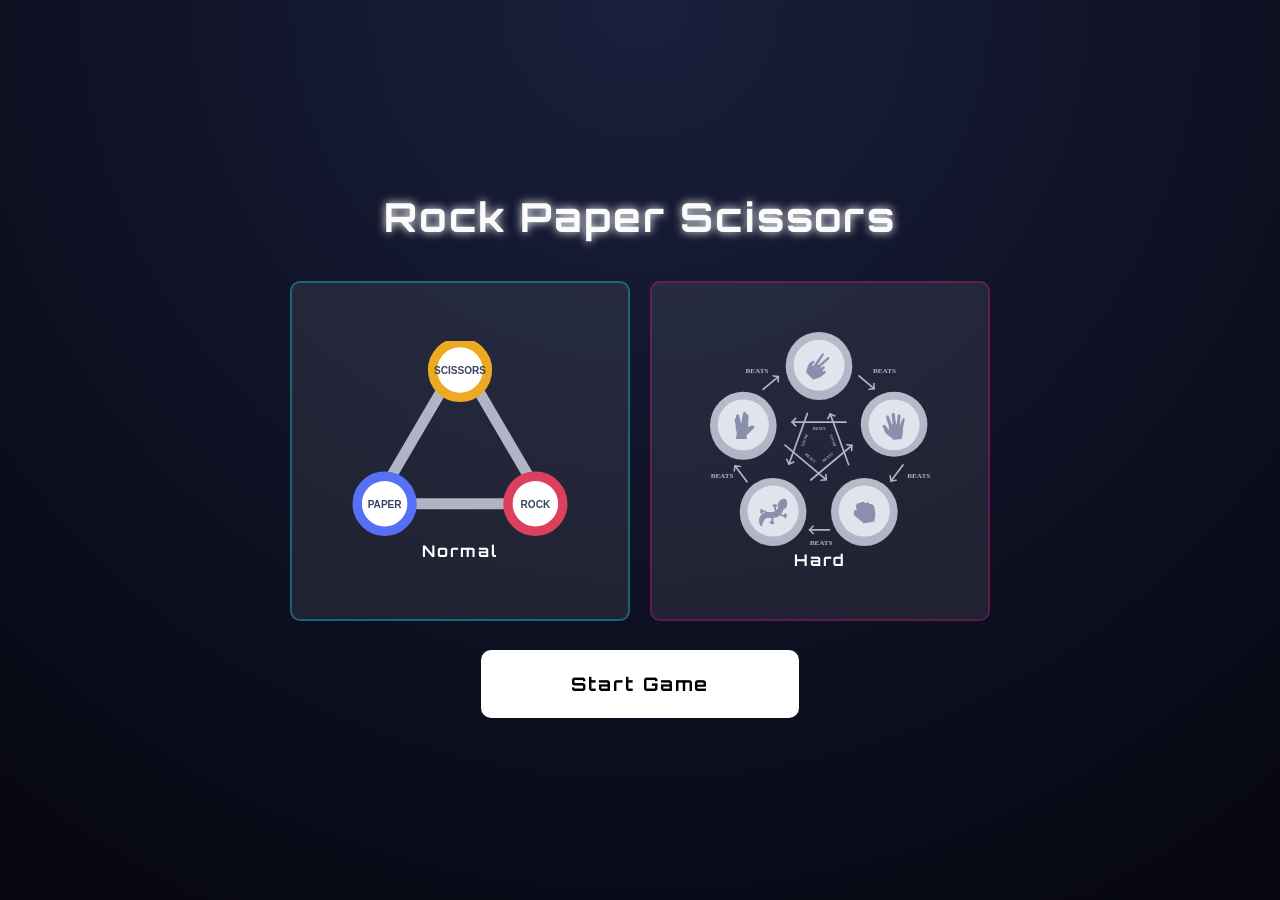
==== src/web/index.html @ 2a7f0b00 "Add files via upload" ====
<!DOCTYPE html>
<html lang="en">
<head>
  <meta charset="UTF-8">
  <meta name="viewport" content="width=device-width, initial-scale=1.0">
  <link rel="preconnect" href="https://fonts.googleapis.com">
  <link rel="preconnect" href="https://fonts.gstatic.com" crossorigin>
  <link href="https://fonts.googleapis.com/css2?family=Barlow+Semi+Condensed:wght@600;700&display=swap" rel="stylesheet">
  <link rel="icon" type="image/png" sizes="32x32" href="../../public/favicon-32x32.png">
  <link rel="stylesheet" href="../css/style.css">
  <link rel="preconnect" href="https://fonts.googleapis.com">
<link rel="preconnect" href="https://fonts.gstatic.com" crossorigin>

  <link rel="stylesheet" href="https://fonts.googleapis.com/css2?family=Orbitron:wght@500;700&display=swap">
<link href="https://fonts.googleapis.com/css2?family=Barlow+Semi+Condensed:ital,wght@0,100;0,200;0,300;0,400;0,500;0,600;0,700;0,800;0,900;1,100;1,200;1,300;1,400;1,500;1,600;1,700;1,800;1,900&display=swap" rel="stylesheet">

  <title>Frontend Mentor | Rock, Paper, Scissors</title>
  <style>
    .attribution { font-size: 11px; text-align: center; }
    .attribution a { color: hsl(228, 45%, 44%); }
  </style>
</head>
<body>
  <section>
    <header>
      <h1>Rock Paper Scissors</h1>
    </header>

    <div id="normal" class="normalMode">
        <picture>
          <img src="../../public/image-rules.svg" alt="rules">
        </picture>
      <p>Normal</p>
    </div>

    <div id="hard" class="hardMode">
      
        <picture>
          <img src="../../public/image-rules-bonus.svg" alt="rules">
        </picture>
  
      <p>Hard</p>
    </div>

    <div class="button">
      <a href="" id="link">
        <button id="start">
        <span></span>
        <span></span>
        <span></span>
        <span></span>
        <p>Start Game</p>

        </button>
      </a>
    </div>
  </section>
  
  <script src="../script/script.js"></script>
</body>
</html>
---- src/css/style.css ----
*{
    margin: 0;
    padding: 0;
    box-sizing: border-box;
    color:rgb(251, 251, 251);
    letter-spacing: 2px;
     font-family: 'Orbitron', sans-serif;
   
}

body {
    font-family: 'Arial', sans-serif;
    background: SL(214, 47%, 23%);
    background: radial-gradient(circle at top, #1a1f3c, #05060f);
    background-position: fixed;
    display: flex;
    flex-direction: column;
    justify-content: center;
    align-items: center;
    height: 100vh;
    padding: 20px;
}

section{
    width: min(700px, 90%);
    display: grid;
    place-items: center;
    justify-content: space-between;
    grid-template-columns: repeat(2, 1fr);
    height: auto;
    gap: 20px;
    position: relative;
}

header{
    grid-column: span 2 / span 2;
    text-align: center;
    width: 100%;
    border-radius: 20px;
    height: auto;
    box-sizing: border-box;
    position: relative;
    color: white;
    position: relative;
    overflow:hidden ;
    min-width: 300px;
    padding: 10px;
    text-shadow: 0 0 10px white;
    animation: floating 1s ease-in-out infinite alternate;
} 


@keyframes floating{
    
    from{
        
        transform: translateY(0);

    } to {
        transform: translateY(10px);
    }
}

h1{
    font-size: clamp(2.5vw, 40px, 60px);
}

.button {
    grid-column: span 2 / span 2;
}

.normalMode, .hardMode{
    position: relative;
    border-radius: 10px;
    display: flex;
    flex-direction: column;
    align-items: center;
    justify-content: center;
    font-weight: 700;
    overflow: hidden;
    padding: 60px;
    width:95%;
    height: 95%;
    transition: transform 0.3s ease-in-out;
    min-width: 200px;
    box-shadow: 0px 0px 30px rgba(9, 7, 28, 1);
    background-color: rgb(193, 193, 193, 0.1);
}

.normalMode{
    box-shadow: inset 0 0 0 2px rgba(0, 255, 255, 0.3);
}
.hardMode{
    box-shadow: inset 0 0 0 2px rgba(255, 0, 150, 0.3);
}
.normalMode p, .hardMode p{ 
    color: rgb(255, 255, 255);
}
.normalMode::before, .hardMode::before{
    content: "";
    position: absolute;
    top: 0;
    left: -100%;
    width: 100%;
    height: 100%;
    background: linear-gradient(90deg, transparent, rgba(255, 255, 255, 0.1), transparent);
    transition: left 0.5s ease-in-out;
}

.normalMode:hover::before, .hardMode:hover::before{
    transition: left 0.5s;
    left: 50%;  /* Move it to the right */
}


.normalMode:hover, .hardMode:hover{
    transform: scale(1.1);
    transition: transform 0.3s ease-in-out;
    background-color: rgb(108, 108, 108, 0.2);
    
}
.normalMode.active {
    transform: scale(1.1);
    transition: transform 0.3s ease-in-out;
    color: rgb(255, 255, 255);
    border: 3px solid hsl(194, 100%, 50%);
    box-shadow: 0 0 25px rgb(0, 204, 255);
}

.hardMode.active{
    transform: scale(1.1);
    transition: transform 0.3s ease-in-out;
    color: rgb(255, 255, 255);
    border: 3px solid hsl(317, 100%, 49%);
    box-shadow: 0 0 25px rgb(255, 1, 174);
}

img{
    width: 100%;
    height: 90%;

}



.normalMode:hover img,
.hardMode:hover img {
    animation: tilt 0.5s ease-in-out;
}


@keyframes tilt {
    0% { transform: rotate(0deg); }
    20% { transform: rotate(10deg); }
    40% { transform: rotate(-10deg); }
    60% { transform: rotate(5deg); }
    80% { transform: rotate(-5deg); }
    100% { transform: rotate(0deg); }
}



picture{
    height: auto;
}

button{
    border: none;
    border-radius: 10px;
    padding: 25px 90px;
    font-weight: 700;
    cursor: pointer;
    position: relative;
    background-color: rgb(255, 255, 255);
    color: rgb(0, 0, 0);
    inset: 1;
    transition:0.3s ease-in-out;
    position: relative;
    overflow: hidden;
}


span{
    position: absolute;
    display: block;
    background-color: rgb(48, 1, 218);
}






button:hover{
    transform: translateY(-10px);
    
}



button p {
    color: black;
    position: relative;
    z-index: 1;
    letter-spacing: 2px;
    font-size: 1.4em;
}



/* Responsive improvements */
body {
  min-height: 100svh;
  height: auto;
  overflow-x: hidden;
}

section {
  width: min(700px, 100%);
}

.normalMode,
.hardMode {
  min-width: 0;
  width: 100%;
  padding: clamp(24px, 5vw, 60px);
  cursor: pointer;
}

.normalMode img,
.hardMode img {
  height: auto;
  max-height: 230px;
  object-fit: contain;
}

button {
  width: min(100%, 320px);
  padding: 22px clamp(30px, 8vw, 90px);
}

@media (max-width: 650px) {
  body {
    justify-content: flex-start;
    padding: 24px 16px;
  }

  section {
    grid-template-columns: 1fr;
    gap: 16px;
  }

  header,
  .button {
    grid-column: 1;
  }

  header {
    min-width: 0;
    margin-bottom: 8px;
  }

  h1 {
    font-size: clamp(1.8rem, 9vw, 2.8rem);
  }

  .normalMode,
  .hardMode {
    max-width: 430px;
    padding: 24px;
  }

  .normalMode:hover,
  .hardMode:hover,
  .normalMode.active,
  .hardMode.active {
    transform: scale(1.02);
  }

  .button {
    width: 100%;
    display: flex;
    justify-content: center;
    margin-top: 8px;
  }

  button:hover {
    transform: translateY(-4px);
  }
}

@media (max-width: 380px) {
  body { padding-inline: 12px; }
  .normalMode, .hardMode { padding: 18px; }
  button { padding: 18px 24px; }
  button p { font-size: 1rem; }
}
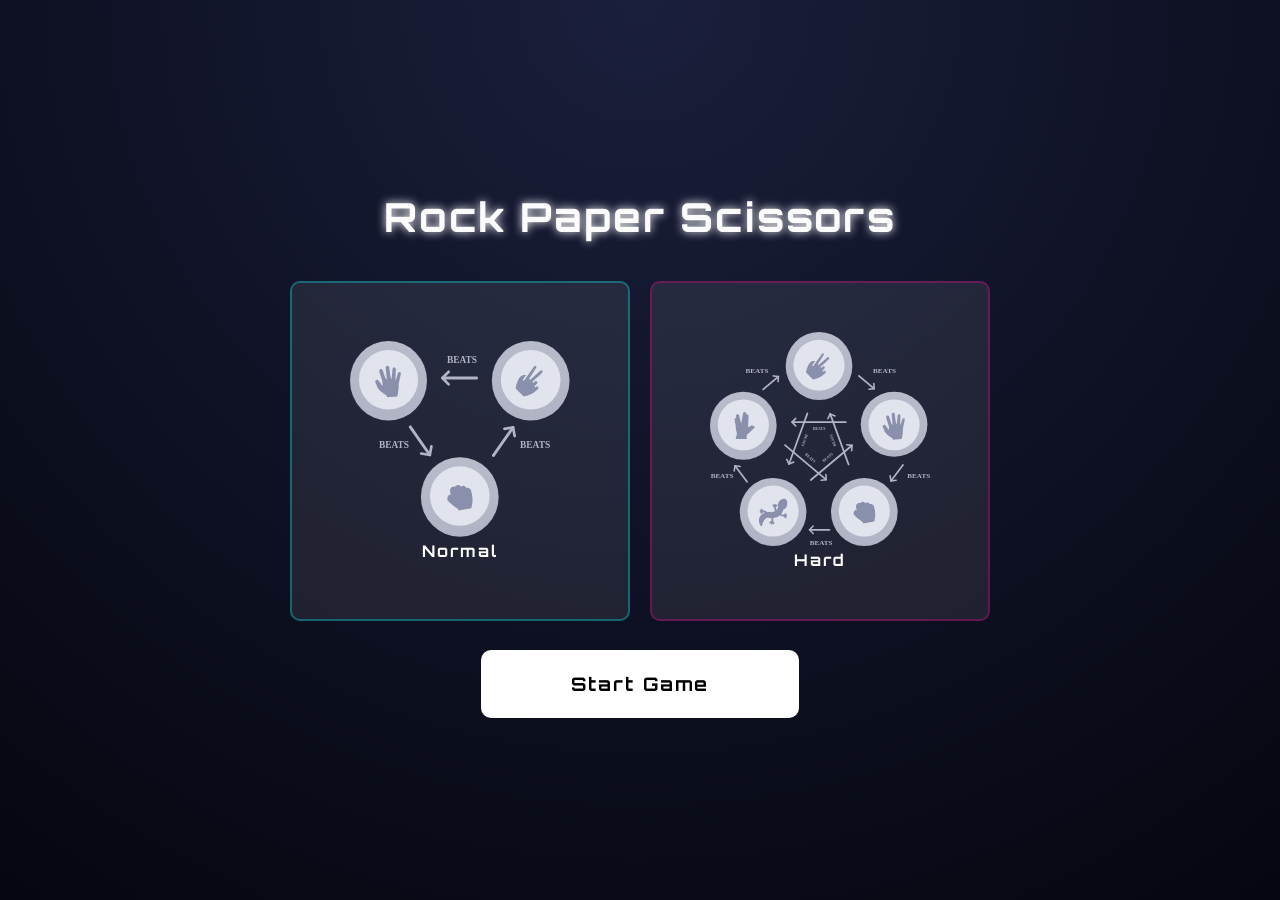
==== commit e47ab28e: "Add files via upload" ====
--- a/src/web/index.html
+++ b/src/web/index.html
@@ -6,7 +6,6 @@
   <link rel="preconnect" href="https://fonts.googleapis.com">
   <link rel="preconnect" href="https://fonts.gstatic.com" crossorigin>
   <link href="https://fonts.googleapis.com/css2?family=Barlow+Semi+Condensed:wght@600;700&display=swap" rel="stylesheet">
-  <link rel="icon" type="image/png" sizes="32x32" href="../../public/favicon-32x32.png">
   <link rel="stylesheet" href="../css/style.css">
   <link rel="preconnect" href="https://fonts.googleapis.com">
 <link rel="preconnect" href="https://fonts.gstatic.com" crossorigin>
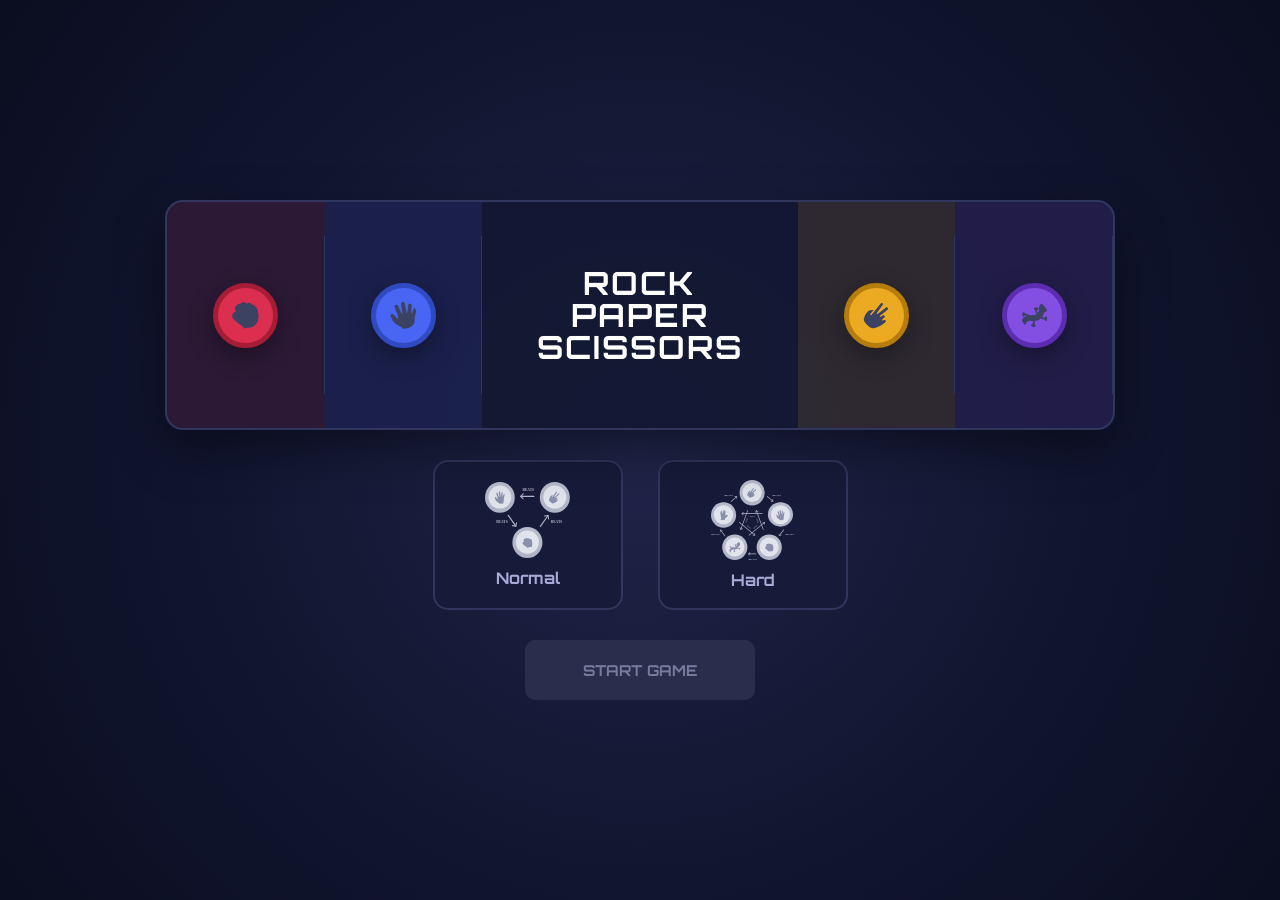
==== commit 20a4b2db: "Add files via upload" ====
--- a/src/web/index.html
+++ b/src/web/index.html
@@ -3,58 +3,88 @@
 <head>
   <meta charset="UTF-8">
   <meta name="viewport" content="width=device-width, initial-scale=1.0">
+
+  <link rel="stylesheet" href="../css/style.css">
+
   <link rel="preconnect" href="https://fonts.googleapis.com">
   <link rel="preconnect" href="https://fonts.gstatic.com" crossorigin>
-  <link href="https://fonts.googleapis.com/css2?family=Barlow+Semi+Condensed:wght@600;700&display=swap" rel="stylesheet">
-  <link rel="stylesheet" href="../css/style.css">
-  <link rel="preconnect" href="https://fonts.googleapis.com">
-<link rel="preconnect" href="https://fonts.gstatic.com" crossorigin>
 
-  <link rel="stylesheet" href="https://fonts.googleapis.com/css2?family=Orbitron:wght@500;700&display=swap">
-<link href="https://fonts.googleapis.com/css2?family=Barlow+Semi+Condensed:ital,wght@0,100;0,200;0,300;0,400;0,500;0,600;0,700;0,800;0,900;1,100;1,200;1,300;1,400;1,500;1,600;1,700;1,800;1,900&display=swap" rel="stylesheet">
+  <link href="https://fonts.googleapis.com/css2?family=Orbitron:wght@500;700&display=swap" rel="stylesheet">
 
-  <title>Frontend Mentor | Rock, Paper, Scissors</title>
-  <style>
-    .attribution { font-size: 11px; text-align: center; }
-    .attribution a { color: hsl(228, 45%, 44%); }
-  </style>
+  <title>Rock Paper Scissors</title>
 </head>
+
 <body>
+
   <section>
-    <header>
-      <h1>Rock Paper Scissors</h1>
-    </header>
 
-    <div id="normal" class="normalMode">
-        <picture>
-          <img src="../../public/image-rules.svg" alt="rules">
-        </picture>
-      <p>Normal</p>
+    <div class="banner">
+
+      <div class="banner-item rock">
+        <img src="../../public/icon-rock.svg" alt="Rock">
+      </div>
+
+      <div class="banner-item paper">
+        <img src="../../public/icon-paper.svg" alt="Paper">
+      </div>
+
+      <div class="banner-title">
+        <h1>ROCK</h1>
+        <h1>PAPER</h1>
+        <h1>SCISSORS</h1>
+      </div>
+
+      <div class="banner-item scissors">
+        <img src="../../public/icon-scissors.svg" alt="Scissors">
+      </div>
+
+      <div class="banner-item lizard">
+        <img src="../../public/icon-lizard.svg" alt="Lizard">
+      </div>
+
     </div>
 
-    <div id="hard" class="hardMode">
-      
-        <picture>
-          <img src="../../public/image-rules-bonus.svg" alt="rules">
-        </picture>
-  
-      <p>Hard</p>
+
+    <div class="mode-selection">
+
+      <div id="normal" class="mode normalMode">
+
+        <img src="../../public/image-rules.svg" alt="Normal">
+
+        <p>Normal</p>
+
+      </div>
+
+
+      <div id="hard" class="mode hardMode">
+
+        <img src="../../public/image-rules-bonus.svg" alt="Hard">
+
+        <p>Hard</p>
+
+      </div>
+
     </div>
 
+
     <div class="button">
+
       <a href="" id="link">
-        <button id="start">
-        <span></span>
-        <span></span>
-        <span></span>
-        <span></span>
-        <p>Start Game</p>
+
+        <button id="start" disabled>
+
+          <p>START GAME</p>
 
         </button>
+
       </a>
+
     </div>
+
   </section>
-  
+
+
   <script src="../script/script.js"></script>
+
 </body>
 </html>
--- a/src/css/style.css
+++ b/src/css/style.css
@@ -1,297 +1,448 @@
-*{
-    margin: 0;
-    padding: 0;
-    box-sizing: border-box;
-    color:rgb(251, 251, 251);
-    letter-spacing: 2px;
-     font-family: 'Orbitron', sans-serif;
-   
+* {
+  box-sizing: border-box;
+  margin: 0;
+  padding: 0;
 }
 
 body {
-    font-family: 'Arial', sans-serif;
-    background: SL(214, 47%, 23%);
-    background: radial-gradient(circle at top, #1a1f3c, #05060f);
-    background-position: fixed;
-    display: flex;
-    flex-direction: column;
-    justify-content: center;
-    align-items: center;
-    height: 100vh;
-    padding: 20px;
-}
-
-section{
-    width: min(700px, 90%);
-    display: grid;
-    place-items: center;
-    justify-content: space-between;
-    grid-template-columns: repeat(2, 1fr);
-    height: auto;
-    gap: 20px;
-    position: relative;
-}
-
-header{
-    grid-column: span 2 / span 2;
-    text-align: center;
-    width: 100%;
-    border-radius: 20px;
-    height: auto;
-    box-sizing: border-box;
-    position: relative;
-    color: white;
-    position: relative;
-    overflow:hidden ;
-    min-width: 300px;
-    padding: 10px;
-    text-shadow: 0 0 10px white;
-    animation: floating 1s ease-in-out infinite alternate;
-} 
-
-
-@keyframes floating{
-    
-    from{
-        
-        transform: translateY(0);
-
-    } to {
-        transform: translateY(10px);
-    }
-}
-
-h1{
-    font-size: clamp(2.5vw, 40px, 60px);
-}
+  min-height: 100vh;
+
+  background:
+    radial-gradient(
+      circle at center,
+      #20254a 0%,
+      #11152f 55%,
+      #0b0e20 100%
+    );
+
+  font-family: 'Orbitron', sans-serif;
+
+  display: flex;
+  justify-content: center;
+  align-items: center;
+
+  color: white;
+}
+
+section {
+  width: 950px;
+  max-width: 95%;
+
+  display: flex;
+  flex-direction: column;
+  align-items: center;
+}
+
+
+/* =========================
+   BANNER
+========================= */
+
+.banner {
+  width: 100%;
+  height: 230px;
+
+  border: 2px solid #30365e;
+  border-radius: 18px;
+
+  background: rgba(20, 24, 51, 0.95);
+
+  display: grid;
+
+  grid-template-columns:
+    1fr
+    1fr
+    2fr
+    1fr
+    1fr;
+
+  align-items: center;
+
+  overflow: hidden;
+
+  box-shadow:
+    0 20px 50px rgba(0, 0, 0, 0.4);
+
+  position: relative;
+}
+
+
+/* =========================
+   BANNER SECTIONS
+========================= */
+
+.banner-item {
+  height: 100%;
+
+  display: flex;
+  justify-content: center;
+  align-items: center;
+
+  position: relative;
+}
+
+.banner-item::after {
+  content: '';
+
+  position: absolute;
+
+  right: 0;
+  top: 15%;
+
+  height: 70%;
+
+  width: 1px;
+
+  background: #30365e;
+}
+
+
+/* =========================
+   ICON
+========================= */
+
+.banner-item img {
+  width: 65px;
+  height: 65px;
+
+  position: relative;
+  z-index: 2;
+
+  filter:
+    drop-shadow(
+      0 8px 12px rgba(0, 0, 0, 0.35)
+    );
+}
+
+
+/* =========================
+   ICON COLORS
+========================= */
+
+.banner-item.rock {
+  background: rgba(220, 46, 78, 0.12);
+}
+
+.banner-item.rock img {
+  background: #dc2e4e;
+
+  padding: 14px;
+
+  border-radius: 50%;
+
+  border: 5px solid #a51d36;
+}
+
+
+.banner-item.paper {
+  background: rgba(72, 101, 244, 0.12);
+}
+
+.banner-item.paper img {
+  background: #4865f4;
+
+  padding: 14px;
+
+  border-radius: 50%;
+
+  border: 5px solid #304bc2;
+}
+
+
+.banner-item.scissors {
+  background: rgba(236, 169, 34, 0.12);
+}
+
+.banner-item.scissors img {
+  background: #eca922;
+
+  padding: 14px;
+
+  border-radius: 50%;
+
+  border: 5px solid #b77d0c;
+}
+
+
+.banner-item.lizard {
+  background: rgba(131, 79, 227, 0.12);
+}
+
+.banner-item.lizard img {
+  background: #834fe3;
+
+  padding: 14px;
+
+  border-radius: 50%;
+
+  border: 5px solid #5c2db1;
+}
+
+
+/* =========================
+   TITLE
+========================= */
+
+.banner-title {
+  height: 100%;
+
+  display: flex;
+  flex-direction: column;
+
+  justify-content: center;
+  align-items: center;
+
+  text-align: center;
+
+  position: relative;
+
+  z-index: 5;
+}
+
+.banner-title h1 {
+  color: white;
+
+  font-size: 32px;
+
+  line-height: 1;
+
+  letter-spacing: 2px;
+
+  font-weight: 700;
+}
+
+
+/* =========================
+   MODE SELECTION
+========================= */
+
+.mode-selection {
+  display: flex;
+
+  justify-content: center;
+  align-items: center;
+
+  gap: 35px;
+
+  margin-top: 30px;
+}
+
+
+/* =========================
+   MODE BOX
+========================= */
+
+.mode {
+  width: 190px;
+  height: 150px;
+
+  border-radius: 15px;
+
+  background: #171b3a;
+
+  border: 2px solid #30365e;
+
+  display: flex;
+
+  flex-direction: column;
+
+  justify-content: center;
+  align-items: center;
+
+  cursor: pointer;
+
+  transition: 0.2s;
+}
+
+.mode img {
+  width: 85px;
+  max-height: 80px;
+
+  object-fit: contain;
+}
+
+.mode p {
+  margin-top: 10px;
+
+  color: #aaa9d8;
+
+  font-size: 16px;
+
+  font-weight: 700;
+}
+
+
+/* =========================
+   MODE HOVER
+========================= */
+
+.mode:hover {
+  transform: translateY(-5px);
+
+  border-color: #746cff;
+
+  box-shadow:
+    0 10px 25px rgba(116, 108, 255, 0.2);
+}
+
+
+/* =========================
+   SELECTED MODE
+========================= */
+
+.mode.active {
+  border-color: #746cff;
+
+  background: #20264a;
+
+  box-shadow:
+    0 0 25px rgba(116, 108, 255, 0.35);
+
+  transform: translateY(-5px);
+}
+
+.mode.active p {
+  color: white;
+}
+
+
+/* =========================
+   START BUTTON
+========================= */
 
 .button {
-    grid-column: span 2 / span 2;
-}
-
-.normalMode, .hardMode{
-    position: relative;
-    border-radius: 10px;
-    display: flex;
-    flex-direction: column;
-    align-items: center;
-    justify-content: center;
-    font-weight: 700;
-    overflow: hidden;
-    padding: 60px;
-    width:95%;
-    height: 95%;
-    transition: transform 0.3s ease-in-out;
-    min-width: 200px;
-    box-shadow: 0px 0px 30px rgba(9, 7, 28, 1);
-    background-color: rgb(193, 193, 193, 0.1);
-}
-
-.normalMode{
-    box-shadow: inset 0 0 0 2px rgba(0, 255, 255, 0.3);
-}
-.hardMode{
-    box-shadow: inset 0 0 0 2px rgba(255, 0, 150, 0.3);
-}
-.normalMode p, .hardMode p{ 
-    color: rgb(255, 255, 255);
-}
-.normalMode::before, .hardMode::before{
-    content: "";
-    position: absolute;
-    top: 0;
-    left: -100%;
-    width: 100%;
-    height: 100%;
-    background: linear-gradient(90deg, transparent, rgba(255, 255, 255, 0.1), transparent);
-    transition: left 0.5s ease-in-out;
-}
-
-.normalMode:hover::before, .hardMode:hover::before{
-    transition: left 0.5s;
-    left: 50%;  /* Move it to the right */
-}
-
-
-.normalMode:hover, .hardMode:hover{
-    transform: scale(1.1);
-    transition: transform 0.3s ease-in-out;
-    background-color: rgb(108, 108, 108, 0.2);
-    
-}
-.normalMode.active {
-    transform: scale(1.1);
-    transition: transform 0.3s ease-in-out;
-    color: rgb(255, 255, 255);
-    border: 3px solid hsl(194, 100%, 50%);
-    box-shadow: 0 0 25px rgb(0, 204, 255);
-}
-
-.hardMode.active{
-    transform: scale(1.1);
-    transition: transform 0.3s ease-in-out;
-    color: rgb(255, 255, 255);
-    border: 3px solid hsl(317, 100%, 49%);
-    box-shadow: 0 0 25px rgb(255, 1, 174);
-}
-
-img{
-    width: 100%;
-    height: 90%;
-
-}
-
-
-
-.normalMode:hover img,
-.hardMode:hover img {
-    animation: tilt 0.5s ease-in-out;
-}
-
-
-@keyframes tilt {
-    0% { transform: rotate(0deg); }
-    20% { transform: rotate(10deg); }
-    40% { transform: rotate(-10deg); }
-    60% { transform: rotate(5deg); }
-    80% { transform: rotate(-5deg); }
-    100% { transform: rotate(0deg); }
-}
-
-
-
-picture{
-    height: auto;
-}
-
-button{
-    border: none;
-    border-radius: 10px;
-    padding: 25px 90px;
-    font-weight: 700;
-    cursor: pointer;
-    position: relative;
-    background-color: rgb(255, 255, 255);
-    color: rgb(0, 0, 0);
-    inset: 1;
-    transition:0.3s ease-in-out;
-    position: relative;
-    overflow: hidden;
-}
-
-
-span{
-    position: absolute;
-    display: block;
-    background-color: rgb(48, 1, 218);
-}
-
-
-
-
-
-
-button:hover{
-    transform: translateY(-10px);
-    
-}
-
-
-
-button p {
-    color: black;
-    position: relative;
-    z-index: 1;
-    letter-spacing: 2px;
-    font-size: 1.4em;
-}
-
-
-
-/* Responsive improvements */
-body {
-  min-height: 100svh;
-  height: auto;
-  overflow-x: hidden;
-}
-
-section {
-  width: min(700px, 100%);
-}
-
-.normalMode,
-.hardMode {
-  min-width: 0;
-  width: 100%;
-  padding: clamp(24px, 5vw, 60px);
+  margin-top: 30px;
+}
+
+.button a {
+  text-decoration: none;
+}
+
+#start {
+  width: 230px;
+  height: 60px;
+
+  border: none;
+
+  border-radius: 10px;
+
+  background: #292e4c;
+
+  color: #777b9e;
+
+  font-family: 'Orbitron', sans-serif;
+
+  font-size: 15px;
+
+  font-weight: 700;
+
+  cursor: not-allowed;
+
+  transition: 0.2s;
+}
+
+#start p {
+  margin: 0;
+}
+
+
+/* =========================
+   ACTIVE START BUTTON
+========================= */
+
+#start.active {
+  background: white;
+
+  color: #15182f;
+
   cursor: pointer;
-}
-
-.normalMode img,
-.hardMode img {
-  height: auto;
-  max-height: 230px;
-  object-fit: contain;
-}
-
-button {
-  width: min(100%, 320px);
-  padding: 22px clamp(30px, 8vw, 90px);
-}
-
-@media (max-width: 650px) {
-  body {
-    justify-content: flex-start;
-    padding: 24px 16px;
-  }
+
+  box-shadow:
+    0 10px 25px rgba(255, 255, 255, 0.15);
+}
+
+#start.active:hover {
+  transform: translateY(-3px);
+}
+
+
+/* =========================
+   MOBILE
+========================= */
+
+@media (max-width: 700px) {
+
+  .banner {
+    height: 190px;
+
+    grid-template-columns:
+      1fr
+      1fr
+      1.8fr
+      1fr
+      1fr;
+  }
+
+  .banner-item img {
+    width: 48px;
+    height: 48px;
+
+    padding: 9px;
+  }
+
+  .banner-title h1 {
+    font-size: 22px;
+  }
+
+  .mode {
+    width: 150px;
+    height: 135px;
+  }
+
+  .mode-selection {
+    gap: 15px;
+  }
+}
+
+
+@media (max-width: 500px) {
 
   section {
-    grid-template-columns: 1fr;
-    gap: 16px;
-  }
-
-  header,
-  .button {
-    grid-column: 1;
-  }
-
-  header {
-    min-width: 0;
-    margin-bottom: 8px;
-  }
-
-  h1 {
-    font-size: clamp(1.8rem, 9vw, 2.8rem);
-  }
-
-  .normalMode,
-  .hardMode {
-    max-width: 430px;
-    padding: 24px;
-  }
-
-  .normalMode:hover,
-  .hardMode:hover,
-  .normalMode.active,
-  .hardMode.active {
-    transform: scale(1.02);
-  }
-
-  .button {
-    width: 100%;
-    display: flex;
-    justify-content: center;
-    margin-top: 8px;
-  }
-
-  button:hover {
-    transform: translateY(-4px);
-  }
-}
-
-@media (max-width: 380px) {
-  body { padding-inline: 12px; }
-  .normalMode, .hardMode { padding: 18px; }
-  button { padding: 18px 24px; }
-  button p { font-size: 1rem; }
-}
+    max-width: 96%;
+  }
+
+  .banner {
+    height: 150px;
+  }
+
+  .banner-item img {
+    width: 38px;
+    height: 38px;
+
+    padding: 7px;
+
+    border-width: 3px;
+  }
+
+  .banner-title h1 {
+    font-size: 16px;
+    letter-spacing: 1px;
+  }
+
+  .mode {
+    width: 135px;
+    height: 120px;
+  }
+
+  .mode img {
+    width: 65px;
+  }
+
+  .mode p {
+    font-size: 13px;
+  }
+
+  #start {
+    width: 200px;
+  }
+}
